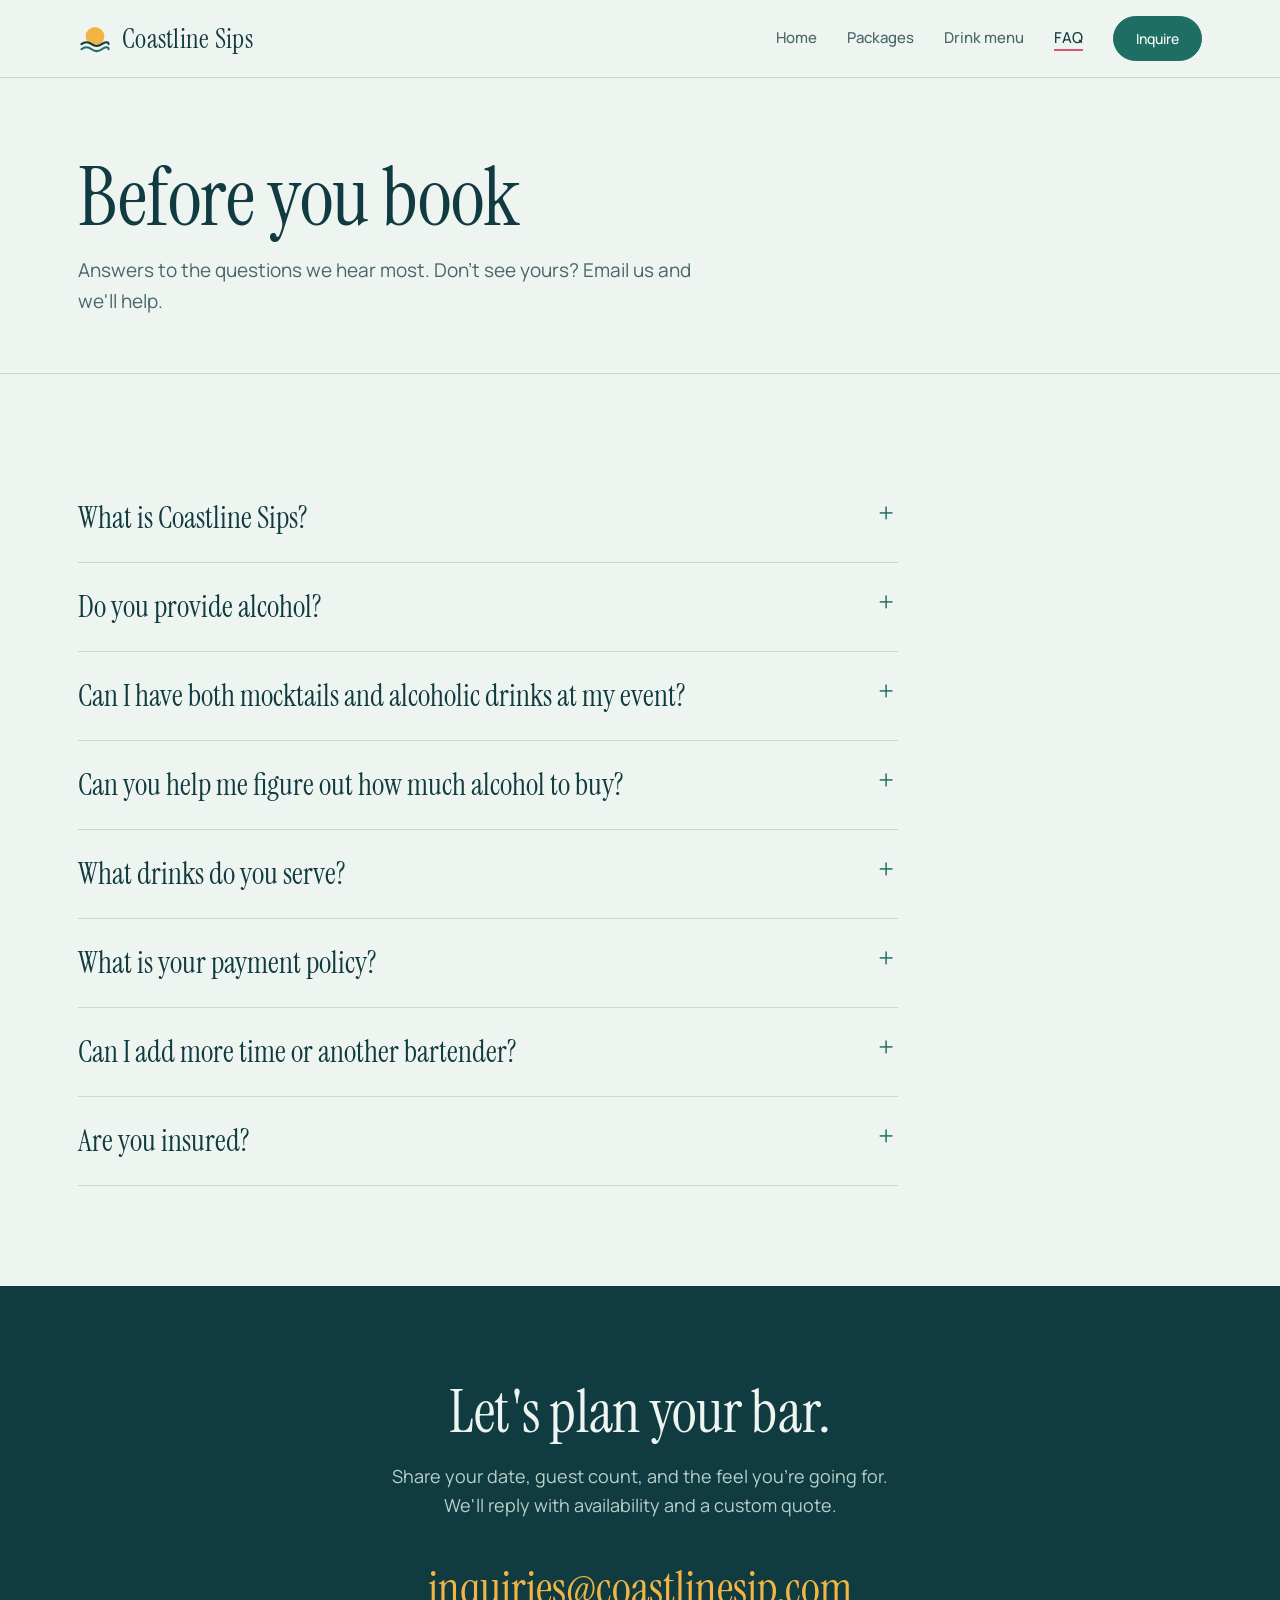
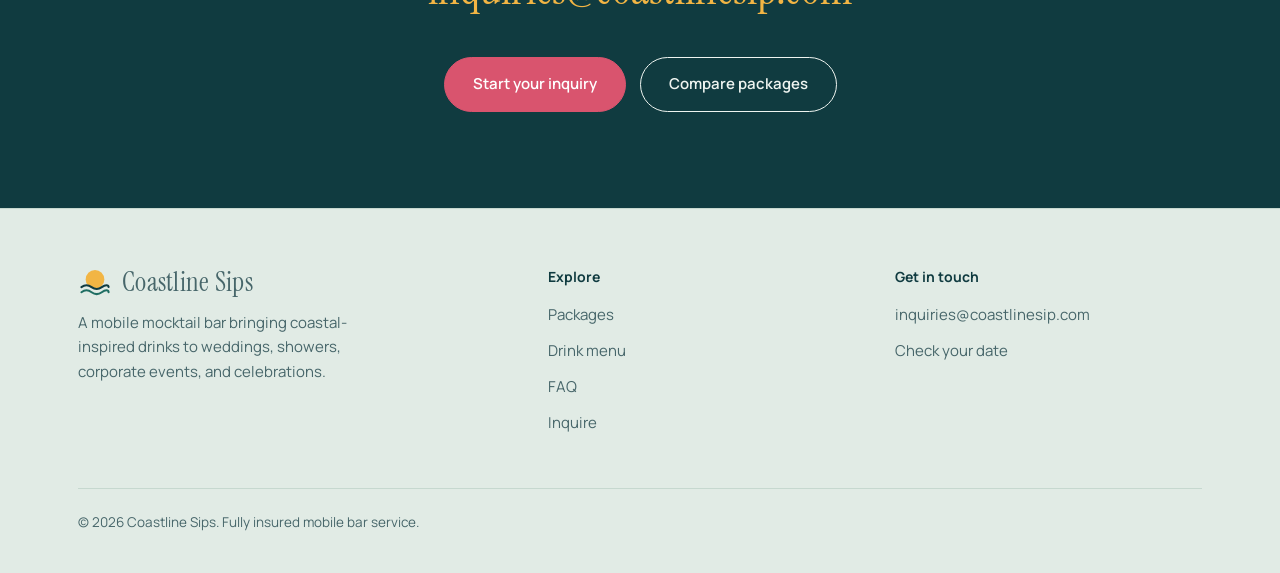
==== faq.html @ 3e705d6a "Coastline Sips site v1" ====
<!DOCTYPE html>
<html lang="en">
<head>
<meta charset="UTF-8">
<meta name="viewport" content="width=device-width, initial-scale=1.0">
<title>FAQ | Coastline Sips</title>
<meta name="description" content="Answers about alcohol, payment, custom drinks, and booking Coastline Sips mobile mocktail bar.">
<meta property="og:title" content="FAQ | Coastline Sips">
<meta property="og:description" content="Answers about alcohol, payment, custom drinks, and booking Coastline Sips mobile mocktail bar.">
<meta property="og:type" content="website">
<meta property="og:url" content="https://coastlinesip.com/faq.html">
<meta name="theme-color" content="#103B40">
<link rel="icon" href="data:image/svg+xml,%3Csvg xmlns='http://www.w3.org/2000/svg' viewBox='0 0 100 100'%3E%3Ctext y='.9em' font-size='90'%3E%F0%9F%8D%B9%3C/text%3E%3C/svg%3E">
<link rel="preconnect" href="https://fonts.googleapis.com">
<link rel="preconnect" href="https://fonts.gstatic.com" crossorigin>
<link href="https://fonts.googleapis.com/css2?family=Instrument+Serif:ital@0;1&family=Manrope:wght@400;500;600;700&display=swap" rel="stylesheet">
<link rel="stylesheet" href="styles.css">
</head>
<body>
<a class="skip" href="#main">Skip to content</a>
<header class="site-head">
  <div class="head-inner">
    <a class="logo" href="index.html"><svg viewBox="0 0 40 40" aria-hidden="true"><circle cx="20" cy="17" r="11" fill="#F2B544"/><path d="M4 26c4-3 8-3 12 0s8 3 12 0 8-3 8 0" fill="none" stroke="#103B40" stroke-width="2.4" stroke-linecap="round"/><path d="M4 32c4-3 8-3 12 0s8 3 12 0 8-3 8 0" fill="none" stroke="#1F6E63" stroke-width="2.4" stroke-linecap="round"/></svg><span>Coastline Sips</span></a>
    <button class="menu-btn" aria-expanded="false" aria-controls="site-nav">Menu</button>
    <nav class="nav" id="site-nav" aria-label="Main">
      <a href="index.html">Home</a>
      <a href="packages.html">Packages</a>
      <a href="menu.html">Drink menu</a>
      <a href="faq.html" aria-current="page">FAQ</a>
      <a class="btn btn-solid" href="inquire.html">Inquire</a>
    </nav>
  </div>
</header>
<main id="main">

<section class="page-hero">
  <div class="wrap">
    <h1>Before you book</h1>
    <p class="lede">Answers to the questions we hear most. Don't see yours? Email us and we'll help.</p>
  </div>
</section>
<section class="section">
  <div class="wrap"><div class="faq"><details><summary>What is Coastline Sips?</summary><div class="answer"><p>Coastline Sips is a mobile mocktail bar bringing an elevated, coastal-inspired beverage experience to weddings, celebrations, private parties, showers, corporate events, and special occasions.</p></div></details><details><summary>Do you provide alcohol?</summary><div class="answer"><p>Due to Connecticut licensing regulations, we can't provide or sell alcohol. We serve alcohol supplied by you, the host.</p><p>When you book, we'll send a shopping guide and calculate how much to buy based on your hours of service and expected guests. Buying your own alcohol can also save you a lot of money.</p></div></details><details><summary>Can I have both mocktails and alcoholic drinks at my event?</summary><div class="answer"><p>Absolutely. Our mocktail menu can be enjoyed on its own or alongside alcoholic beverages that you've arranged separately.</p></div></details><details><summary>Can you help me figure out how much alcohol to buy?</summary><div class="answer"><p>Yes. We provide beverage-planning guidance for your event, estimating quantities from your guest count, event length, and drink menu. The host remains responsible for purchasing the alcohol.</p></div></details><details><summary>What drinks do you serve?</summary><div class="answer"><p>We offer an extensive <a href='menu.html'>drink menu</a> to choose your signature drinks from. If you'd like something that isn't on the menu, we'll work with you to craft a drink that's unique to your event.</p></div></details><details><summary>What is your payment policy?</summary><div class="answer"><p>A 50% deposit secures your date on our calendar. The remaining balance is due 7 days before your event.</p></div></details><details><summary>Can I add more time or another bartender?</summary><div class="answer"><p>Yes. Additional service hours are $225 each, and an additional bartender is $250. See all <a href='packages.html'>packages</a>.</p></div></details><details><summary>Are you insured?</summary><div class="answer"><p>Yes. Liability insurance is included in every package.</p></div></details></div></div>
</section>
<section class="cta-band">
  <div class="wrap">
    <h2>Let's plan your bar.</h2>
    <p>Share your date, guest count, and the feel you're going for. We'll reply with availability and a custom quote.</p>
    <a class="email" href="mailto:inquiries@coastlinesip.com">inquiries@coastlinesip.com</a><br>
    <div class="ctas" style="justify-content:center">
      <a class="btn btn-solid" href="inquire.html">Start your inquiry</a>
      <a class="btn" href="packages.html">Compare packages</a>
    </div>
  </div>
</section>
</main>
<footer class="site-foot">
  <div class="wrap">
    <div class="foot-grid">
      <div>
        <a class="logo" href="index.html"><svg viewBox="0 0 40 40" aria-hidden="true"><circle cx="20" cy="17" r="11" fill="#F2B544"/><path d="M4 26c4-3 8-3 12 0s8 3 12 0 8-3 8 0" fill="none" stroke="#103B40" stroke-width="2.4" stroke-linecap="round"/><path d="M4 32c4-3 8-3 12 0s8 3 12 0 8-3 8 0" fill="none" stroke="#1F6E63" stroke-width="2.4" stroke-linecap="round"/></svg><span>Coastline Sips</span></a>
        <p>A mobile mocktail bar bringing coastal-inspired drinks to weddings, showers, corporate events, and celebrations.</p>
      </div>
      <div>
        <h4>Explore</h4>
        <ul>
          <li><a href="packages.html">Packages</a></li>
          <li><a href="menu.html">Drink menu</a></li>
          <li><a href="faq.html">FAQ</a></li>
          <li><a href="inquire.html">Inquire</a></li>
        </ul>
      </div>
      <div>
        <h4>Get in touch</h4>
        <ul>
          <li><a href="mailto:inquiries@coastlinesip.com">inquiries@coastlinesip.com</a></li>
          <li><a href="inquire.html">Check your date</a></li>
        </ul>
      </div>
    </div>
    <div class="foot-base">&copy; <span id="year">2026</span> Coastline Sips. Fully insured mobile bar service.</div>
  </div>
</footer>
<script src="site.js"></script>
</body></html>
---- styles.css ----
:root{
  --foam:#EEF4F0;
  --foam-2:#E1EBE5;
  --tide:#103B40;
  --tide-2:#47666A;
  --lagoon:#1F6E63;
  --lagoon-deep:#16554C;
  --hibiscus:#D9546E;
  --citrus:#F2B544;
  --line:#C6D8CF;
  --white:#FBFDFC;
  --maxw:1180px;
  --display:'Instrument Serif',Georgia,serif;
  --body:'Manrope',system-ui,-apple-system,sans-serif;
}
*{margin:0;padding:0;box-sizing:border-box}
html{scroll-behavior:smooth}
body{background:var(--foam);color:var(--tide);font-family:var(--body);font-size:17px;line-height:1.65;-webkit-font-smoothing:antialiased}
img{max-width:100%;display:block}
a{color:var(--lagoon)}
a:hover{color:var(--lagoon-deep)}
:focus-visible{outline:2px solid var(--hibiscus);outline-offset:3px;border-radius:4px}
.wrap{max-width:var(--maxw);margin:0 auto;padding:0 28px}
.skip{position:absolute;left:-999px;top:0;background:var(--tide);color:#fff;padding:10px 16px;z-index:100}
.skip:focus{left:12px;top:12px}

/* header */
.site-head{position:sticky;top:0;z-index:30;background:color-mix(in srgb,var(--foam) 88%,transparent);backdrop-filter:blur(10px);border-bottom:1px solid var(--line)}
.head-inner{display:flex;align-items:center;justify-content:space-between;gap:20px;padding:16px 28px;max-width:var(--maxw);margin:0 auto}
.logo{display:flex;align-items:center;gap:10px;text-decoration:none;color:var(--tide)}
.logo svg{width:34px;height:34px;flex-shrink:0}
.logo span{font-family:var(--display);font-size:27px;line-height:1;letter-spacing:.01em}
.nav{display:flex;align-items:center;gap:30px}
.nav a{text-decoration:none;color:var(--tide-2);font-size:15px;font-weight:500}
.nav a:hover,.nav a[aria-current="page"]{color:var(--tide)}
.nav a[aria-current="page"]{text-decoration:underline;text-decoration-color:var(--hibiscus);text-underline-offset:6px;text-decoration-thickness:2px}
.menu-btn{display:none;background:none;border:1px solid var(--line);border-radius:100px;padding:8px 16px;font:inherit;font-size:14px;color:var(--tide);cursor:pointer}

/* buttons */
.btn{display:inline-block;font-family:var(--body);font-weight:600;font-size:15px;text-decoration:none;padding:14px 28px;border-radius:100px;border:1.5px solid var(--tide);color:var(--tide);background:transparent;cursor:pointer;transition:background .18s,color .18s,border-color .18s}
.btn:hover{background:var(--tide);color:var(--foam)}
.btn-solid{background:var(--lagoon);border-color:var(--lagoon);color:#fff}
.btn-solid:hover{background:var(--lagoon-deep);border-color:var(--lagoon-deep);color:#fff}
.nav .btn{padding:10px 22px;font-size:14px;color:#fff}
.nav .btn:hover{color:#fff}

/* type */
h1,h2,h3{font-family:var(--display);font-weight:400;letter-spacing:-.005em}
h1{font-size:clamp(52px,7.6vw,100px);line-height:.96}
h2{font-size:clamp(38px,5vw,60px);line-height:1.02;margin-bottom:18px}
h3{font-size:28px;line-height:1.1}
.lede{font-size:19px;color:var(--tide-2);max-width:52ch}
.section{padding:100px 0}
.section-alt{background:var(--foam-2)}
.section-head{max-width:640px;margin-bottom:52px}
.section-head p{color:var(--tide-2);font-size:18px}

/* hero */
.hero{padding:56px 0 0;overflow:hidden}
.hero-grid{display:grid;grid-template-columns:1fr 1fr;gap:40px;align-items:center}
.hero h1{margin-bottom:26px}
.hero .lede{margin-bottom:34px}
.ctas{display:flex;gap:14px;flex-wrap:wrap}
.stage{position:relative;aspect-ratio:1/1;width:100%;max-width:560px;margin-left:auto;cursor:grab;touch-action:none}
.stage.dragging{cursor:grabbing}
.stage .sun{position:absolute;left:50%;top:44%;width:74%;aspect-ratio:1/1;transform:translate(-50%,-50%);border-radius:50%;background:radial-gradient(circle at 50% 38%,#F9D27A 0%,#F4B064 38%,#E9837A 72%,#DB6A7C 100%);opacity:.9}
.stage .horizon{position:absolute;left:0;right:0;bottom:12%;height:28%;background:linear-gradient(180deg,rgba(238,244,240,0) 0%,var(--foam) 62%)}
.stage .waterline{position:absolute;left:4%;right:4%;bottom:26%;height:18px}
.stage canvas{position:relative;z-index:2;display:block;width:100%;height:100%}
.stage-note{position:absolute;z-index:3;bottom:4%;left:50%;transform:translateX(-50%);font-size:13px;color:var(--tide-2);white-space:nowrap;pointer-events:none;transition:opacity .5s}
.stage.touched .stage-note{opacity:0}
.occasions{border-top:1px solid var(--line);margin-top:40px;padding:26px 0;font-family:var(--display);font-size:clamp(20px,2.4vw,28px);color:var(--tide-2);text-align:center}

/* about */
.split{display:grid;grid-template-columns:1fr 1fr;gap:64px;align-items:start}
.pillars{display:grid;gap:28px}
.pillar{padding-left:22px;border-left:2px solid var(--line)}
.pillar h3{font-size:25px;margin-bottom:6px}
.pillar p{color:var(--tide-2);font-size:16px}

/* steps */
.steps{display:grid;grid-template-columns:repeat(3,1fr);gap:36px;counter-reset:s}
.step{counter-increment:s}
.step::before{content:counter(s);display:flex;align-items:center;justify-content:center;width:46px;height:46px;border-radius:50%;background:var(--tide);color:var(--foam);font-family:var(--display);font-size:24px;margin-bottom:18px}
.step h3{font-size:25px;margin-bottom:8px}
.step p{color:var(--tide-2);font-size:16px}

/* package preview */
.tiers{display:grid;grid-template-columns:repeat(3,1fr);gap:22px}
.tier{background:var(--white);border:1px solid var(--line);border-radius:22px;padding:32px 30px;display:flex;flex-direction:column}
.tier .count{font-family:var(--display);font-size:72px;line-height:.9;margin:14px 0 4px}
.tier .count small{font-family:var(--body);font-size:15px;color:var(--tide-2);margin-left:6px}
.tier .hours{color:var(--tide-2);font-size:15px;margin-bottom:20px}
.tier ul{list-style:none;flex:1;margin-bottom:26px}
.tier li{padding:9px 0 9px 26px;border-top:1px solid var(--line);font-size:15.5px;position:relative}
.tier li::before{content:'';position:absolute;left:2px;top:17px;width:10px;height:10px;border-radius:50%;border:2px solid var(--lagoon)}
.tier-luxe{background:var(--tide);color:var(--foam);border-color:var(--tide)}
.tier-luxe .count small,.tier-luxe .hours{color:#A9C7C2}
.tier-luxe li{border-top-color:rgba(238,244,240,.16)}
.tier-luxe li::before{border-color:var(--citrus)}
.tier-luxe .btn{border-color:var(--foam);color:var(--foam)}
.tier-luxe .btn:hover{background:var(--foam);color:var(--tide)}
.tier .btn{align-self:flex-start}

/* info rows */
.info{display:grid;grid-template-columns:repeat(3,1fr);gap:22px;margin-top:44px}
.info div{border-top:2px solid var(--tide);padding-top:16px}
.info strong{display:block;font-family:var(--display);font-weight:400;font-size:34px;line-height:1.1}
.info span{color:var(--tide-2);font-size:15px}

/* cta band */
.cta-band{background:var(--tide);color:var(--foam);text-align:center;padding:96px 0}
.cta-band h2{color:var(--foam)}
.cta-band p{color:#B8D0CB;max-width:48ch;margin:0 auto 30px;font-size:18px}
.cta-band .email{display:inline-block;font-family:var(--display);font-size:clamp(28px,4vw,46px);color:var(--citrus);text-decoration:none;margin-bottom:30px;word-break:break-word}
.cta-band .email:hover{color:#F7CC6F}
.cta-band .btn{border-color:var(--foam);color:var(--foam)}
.cta-band .btn:hover{background:var(--foam);color:var(--tide)}
.cta-band .btn-solid{background:var(--hibiscus);border-color:var(--hibiscus);color:#fff}
.cta-band .btn-solid:hover{background:#C2425C;border-color:#C2425C;color:#fff}

/* page hero */
.page-hero{padding:80px 0 56px;border-bottom:1px solid var(--line)}
.page-hero h1{font-size:clamp(48px,6.4vw,84px);margin-bottom:18px}

/* menu */
.drinks{display:grid;grid-template-columns:1fr 1fr;gap:0 64px}
.drink{display:grid;grid-template-columns:18px 1fr;gap:18px;padding:26px 0;border-bottom:1px solid var(--line)}
.drink .swatch{width:18px;height:18px;border-radius:50%;margin-top:10px}
.drink h3{font-size:30px;margin-bottom:4px}
.drink p{color:var(--tide-2);font-size:16px}
.menu-note{margin-top:48px;background:var(--white);border:1px solid var(--line);border-radius:22px;padding:30px 34px;display:grid;grid-template-columns:1fr auto;gap:24px;align-items:center}
.menu-note h3{font-size:26px;margin-bottom:4px}
.menu-note p{color:var(--tide-2);font-size:16px}

/* faq */
.faq{max-width:820px}
.faq details{border-bottom:1px solid var(--line)}
.faq summary{list-style:none;cursor:pointer;padding:26px 44px 26px 0;font-family:var(--display);font-size:clamp(24px,2.6vw,30px);line-height:1.2;position:relative}
.faq summary::-webkit-details-marker{display:none}
.faq summary::after{content:'+';position:absolute;right:4px;top:22px;font-family:var(--body);font-size:28px;font-weight:300;color:var(--lagoon);transition:transform .2s}
.faq details[open] summary::after{transform:rotate(45deg)}
.faq .answer{padding:0 0 28px;color:var(--tide-2);max-width:66ch}
.faq .answer p+p{margin-top:12px}

/* inquire */
.inquire-grid{display:grid;grid-template-columns:.85fr 1.15fr;gap:64px;align-items:start}
.direct{position:sticky;top:110px}
.direct .email-big{display:block;font-family:var(--display);font-size:clamp(26px,3vw,36px);text-decoration:none;color:var(--tide);margin:10px 0 16px;word-break:break-word}
.direct .email-big:hover{color:var(--lagoon)}
.copy-btn{font-size:14px;padding:10px 20px}
.copy-status{display:block;min-height:22px;font-size:14px;color:var(--lagoon);margin-top:10px}
.direct ul{list-style:none;margin-top:28px;border-top:1px solid var(--line)}
.direct li{padding:12px 0;border-bottom:1px solid var(--line);color:var(--tide-2);font-size:15.5px}
.form{background:var(--white);border:1px solid var(--line);border-radius:24px;padding:38px}
.form h2{font-size:38px;margin-bottom:6px}
.form>p{color:var(--tide-2);font-size:15.5px;margin-bottom:26px}
.row{display:grid;grid-template-columns:1fr 1fr;gap:18px}
.field{display:flex;flex-direction:column;gap:7px;margin-bottom:18px}
.field label{font-size:14px;font-weight:600}
.field label .opt{font-weight:400;color:var(--tide-2)}
.field input,.field select,.field textarea{font:inherit;font-size:16px;color:var(--tide);background:var(--foam);border:1.5px solid var(--line);border-radius:12px;padding:12px 14px;width:100%}
.field textarea{min-height:120px;resize:vertical}
.field input:focus,.field select:focus,.field textarea:focus{outline:none;border-color:var(--lagoon);background:#fff}
.form .btn{width:100%;font-size:16px;padding:16px}
.form-note{font-size:13.5px;color:var(--tide-2);margin-top:14px;text-align:center}
.form-error{color:#A8324A;font-size:14px;min-height:20px;margin-bottom:10px}

/* footer */
.site-foot{background:var(--foam-2);border-top:1px solid var(--line);padding:56px 0 40px}
.foot-grid{display:grid;grid-template-columns:1.4fr 1fr 1fr;gap:40px}
.foot-grid p{color:var(--tide-2);font-size:15px;max-width:34ch;margin-top:12px}
.foot-grid h4{font-size:14px;font-weight:700;margin-bottom:12px}
.foot-grid ul{list-style:none}
.foot-grid li{margin-bottom:8px}
.foot-grid a{color:var(--tide-2);text-decoration:none;font-size:15px}
.foot-grid a:hover{color:var(--tide)}
.foot-base{margin-top:44px;padding-top:22px;border-top:1px solid var(--line);font-size:13.5px;color:var(--tide-2)}

@media (max-width:920px){
  .hero-grid,.split,.inquire-grid{grid-template-columns:1fr;gap:40px}
  .stage{order:-1;max-width:430px;margin:0 auto}
  .tiers,.steps,.info{grid-template-columns:1fr}
  .drinks{grid-template-columns:1fr}
  .direct{position:static}
  .foot-grid{grid-template-columns:1fr 1fr}
  .menu-note{grid-template-columns:1fr}
}
@media (max-width:760px){
  .menu-btn{display:inline-block}
  .nav{display:none;position:absolute;top:100%;left:0;right:0;flex-direction:column;align-items:flex-start;gap:4px;background:var(--foam);border-bottom:1px solid var(--line);padding:14px 28px 22px}
  .nav.open{display:flex}
  .nav a{padding:8px 0;font-size:17px}
  .nav .btn{margin-top:8px}
  .row{grid-template-columns:1fr}
  .form{padding:26px}
  .section{padding:72px 0}
  .foot-grid{grid-template-columns:1fr}
}
@media (prefers-reduced-motion:reduce){html{scroll-behavior:auto}*{transition:none!important}}
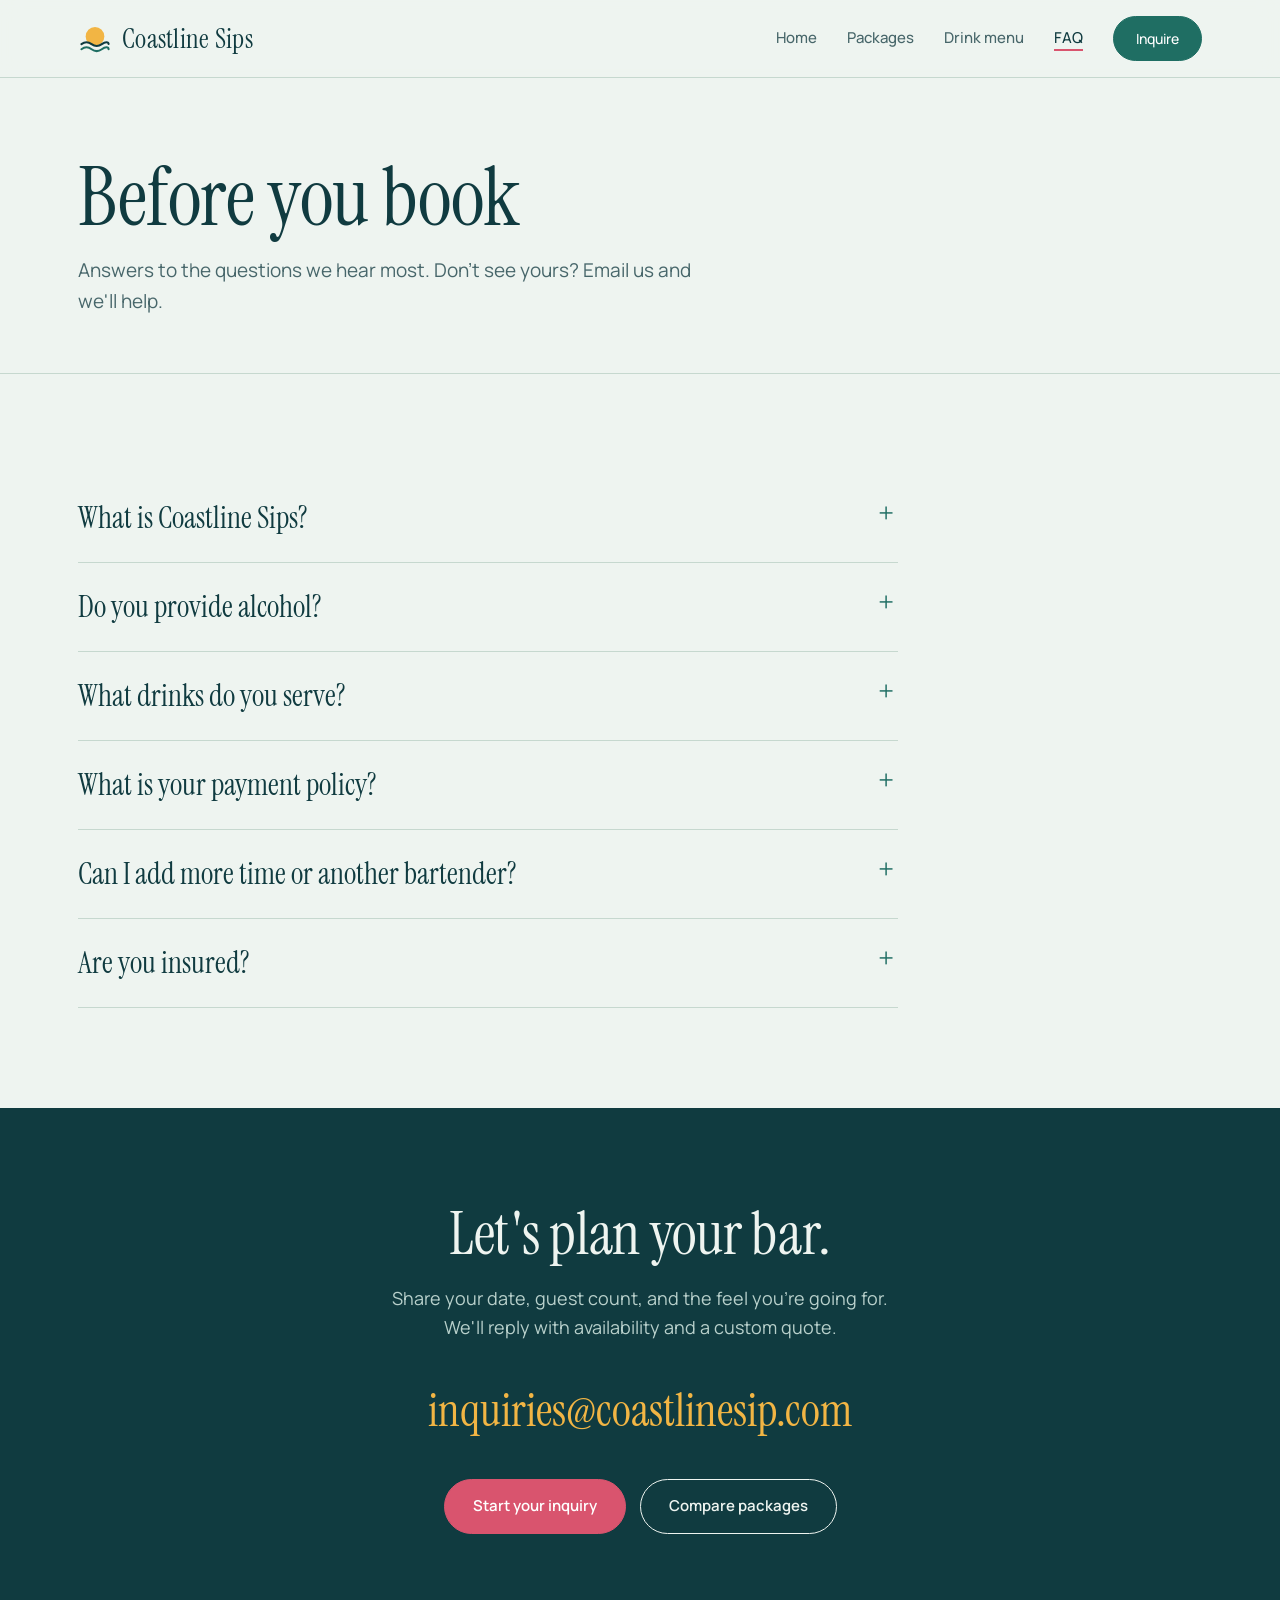
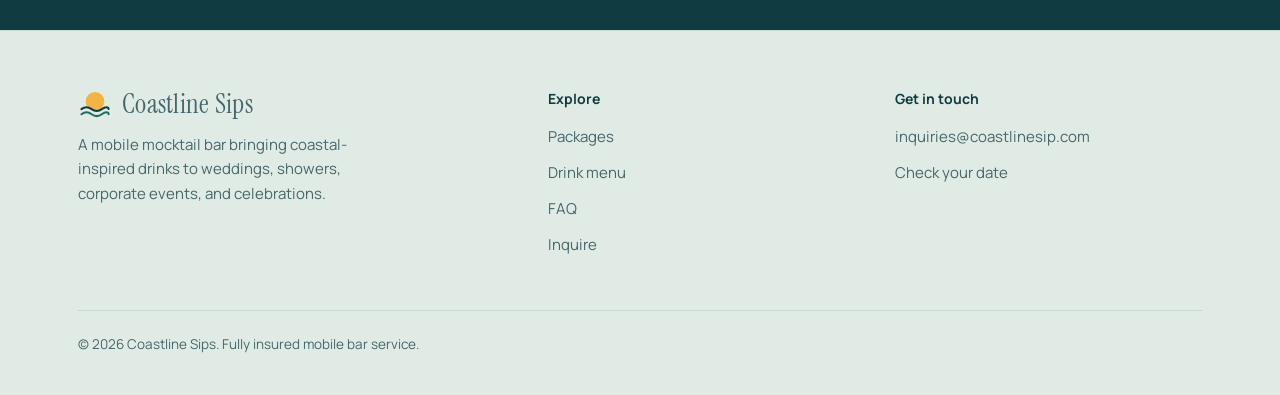
==== commit 23f7bc50: "Remove two FAQs and spirits section, fix step 3 wording" ====
--- a/faq.html
+++ b/faq.html
@@ -40,7 +40,7 @@
   </div>
 </section>
 <section class="section">
-  <div class="wrap"><div class="faq"><details><summary>What is Coastline Sips?</summary><div class="answer"><p>Coastline Sips is a mobile mocktail bar bringing an elevated, coastal-inspired beverage experience to weddings, celebrations, private parties, showers, corporate events, and special occasions.</p></div></details><details><summary>Do you provide alcohol?</summary><div class="answer"><p>Due to Connecticut licensing regulations, we can't provide or sell alcohol. We serve alcohol supplied by you, the host.</p><p>When you book, we'll send a shopping guide and calculate how much to buy based on your hours of service and expected guests. Buying your own alcohol can also save you a lot of money.</p></div></details><details><summary>Can I have both mocktails and alcoholic drinks at my event?</summary><div class="answer"><p>Absolutely. Our mocktail menu can be enjoyed on its own or alongside alcoholic beverages that you've arranged separately.</p></div></details><details><summary>Can you help me figure out how much alcohol to buy?</summary><div class="answer"><p>Yes. We provide beverage-planning guidance for your event, estimating quantities from your guest count, event length, and drink menu. The host remains responsible for purchasing the alcohol.</p></div></details><details><summary>What drinks do you serve?</summary><div class="answer"><p>We offer an extensive <a href='menu.html'>drink menu</a> to choose your signature drinks from. If you'd like something that isn't on the menu, we'll work with you to craft a drink that's unique to your event.</p></div></details><details><summary>What is your payment policy?</summary><div class="answer"><p>A 50% deposit secures your date on our calendar. The remaining balance is due 7 days before your event.</p></div></details><details><summary>Can I add more time or another bartender?</summary><div class="answer"><p>Yes. Additional service hours are $225 each, and an additional bartender is $250. See all <a href='packages.html'>packages</a>.</p></div></details><details><summary>Are you insured?</summary><div class="answer"><p>Yes. Liability insurance is included in every package.</p></div></details></div></div>
+  <div class="wrap"><div class="faq"><details><summary>What is Coastline Sips?</summary><div class="answer"><p>Coastline Sips is a mobile mocktail bar bringing an elevated, coastal-inspired beverage experience to weddings, celebrations, private parties, showers, corporate events, and special occasions.</p></div></details><details><summary>Do you provide alcohol?</summary><div class="answer"><p>Due to Connecticut licensing regulations, we can't provide or sell alcohol. We serve alcohol supplied by you, the host.</p><p>When you book, we'll send a shopping guide and calculate how much to buy based on your hours of service and expected guests. Buying your own alcohol can also save you a lot of money.</p></div></details><details><summary>What drinks do you serve?</summary><div class="answer"><p>We offer an extensive <a href='menu.html'>drink menu</a> to choose your signature drinks from. If you'd like something that isn't on the menu, we'll work with you to craft a drink that's unique to your event.</p></div></details><details><summary>What is your payment policy?</summary><div class="answer"><p>A 50% deposit secures your date on our calendar. The remaining balance is due 7 days before your event.</p></div></details><details><summary>Can I add more time or another bartender?</summary><div class="answer"><p>Yes. Additional service hours are $225 each, and an additional bartender is $250. See all <a href='packages.html'>packages</a>.</p></div></details><details><summary>Are you insured?</summary><div class="answer"><p>Yes. Liability insurance is included in every package.</p></div></details></div></div>
 </section>
 <section class="cta-band">
   <div class="wrap">
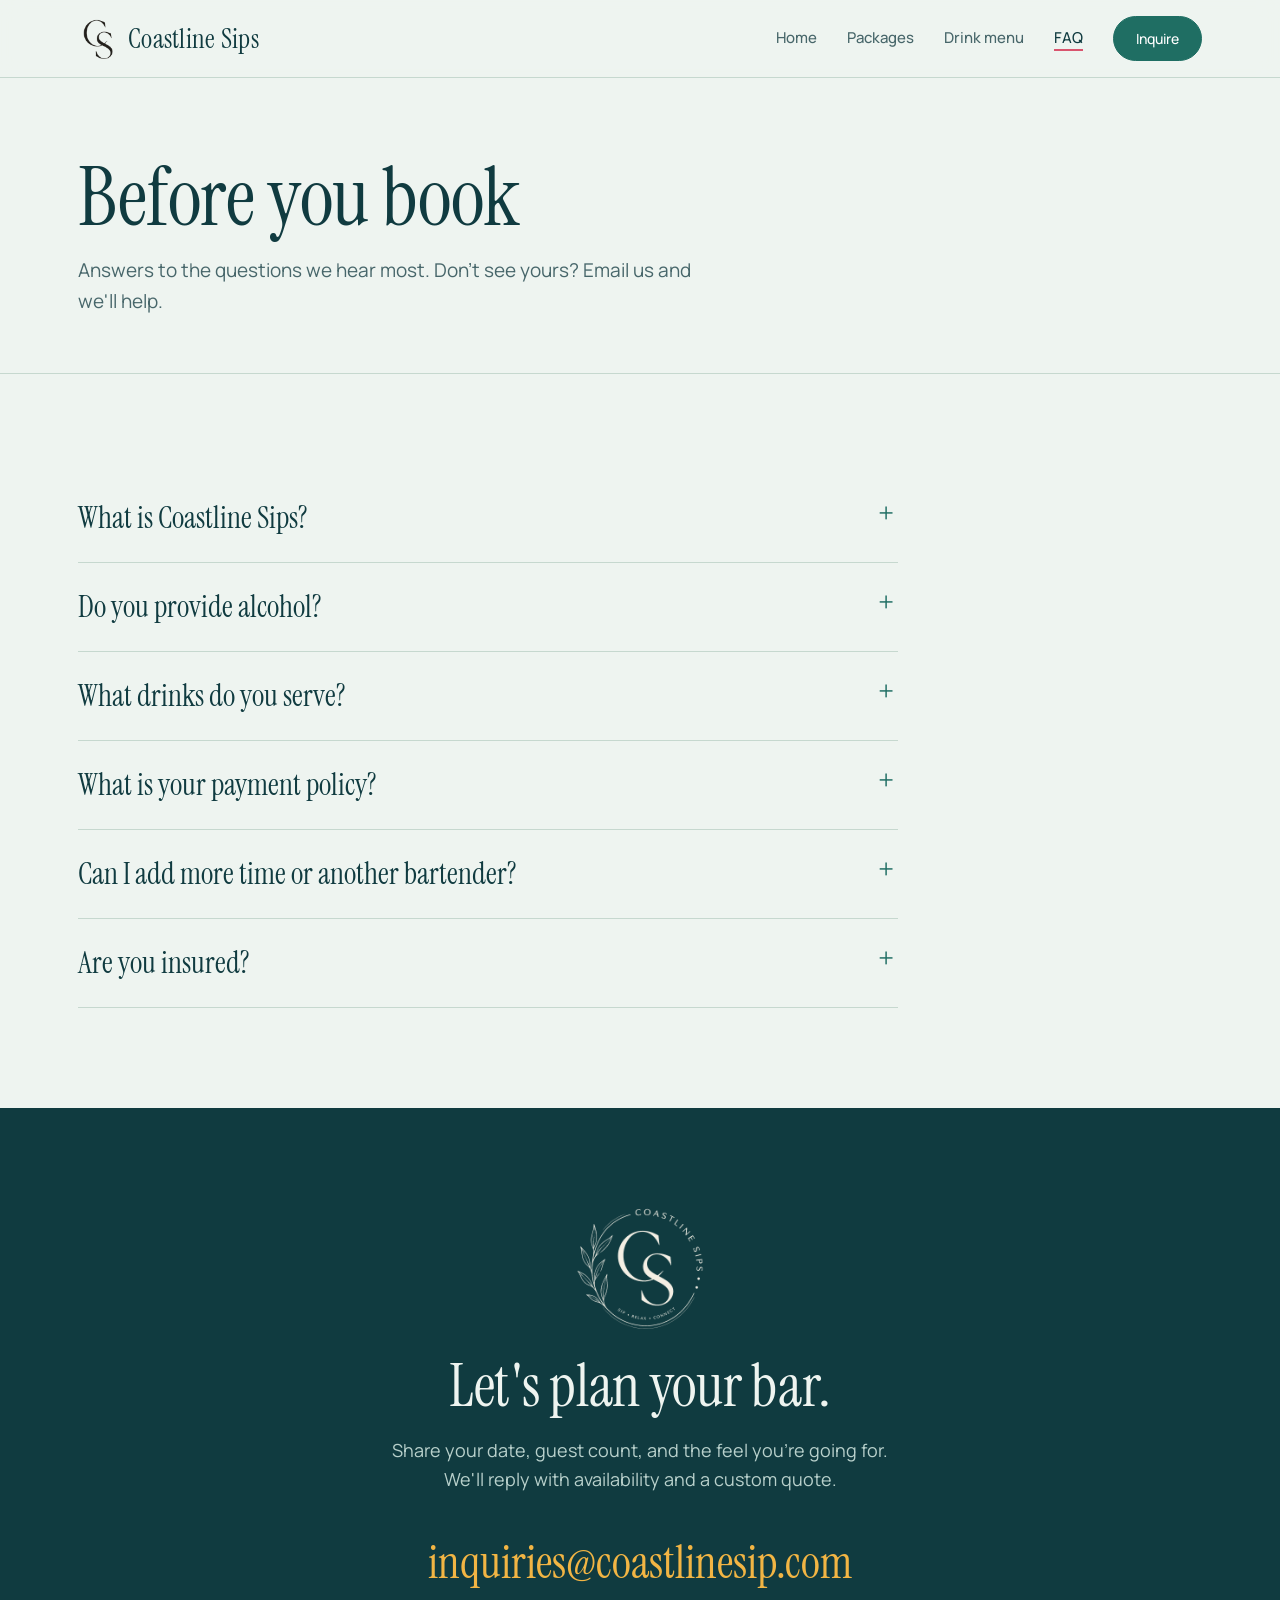
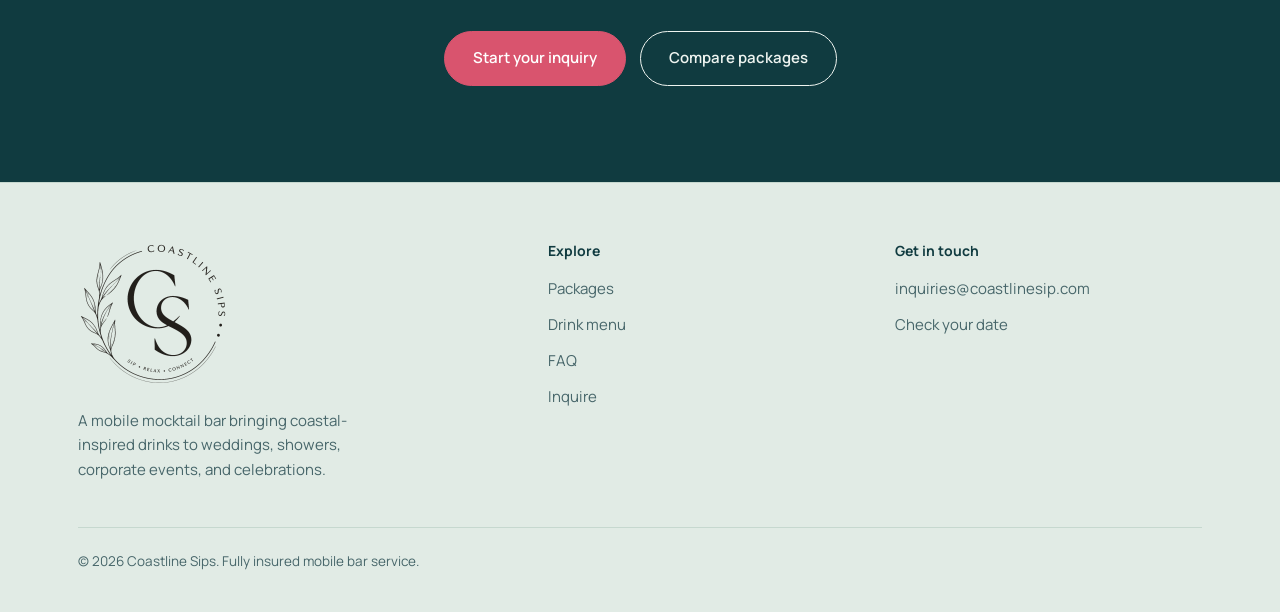
==== commit 9a595637: "Add Coastline Sips logo Co-Authored-By: Claude Opus 5.5 <noreply@anthropic.com>" ====
--- a/faq.html
+++ b/faq.html
@@ -10,7 +10,9 @@
 <meta property="og:type" content="website">
 <meta property="og:url" content="https://coastlinesip.com/faq.html">
 <meta name="theme-color" content="#103B40">
-<link rel="icon" href="data:image/svg+xml,%3Csvg xmlns='http://www.w3.org/2000/svg' viewBox='0 0 100 100'%3E%3Ctext y='.9em' font-size='90'%3E%F0%9F%8D%B9%3C/text%3E%3C/svg%3E">
+<link rel="icon" type="image/png" href="images/favicon.png">
+<link rel="apple-touch-icon" href="images/apple-touch-icon.png">
+<meta property="og:image" content="https://coastlinesip.com/images/logo-full.png">
 <link rel="preconnect" href="https://fonts.googleapis.com">
 <link rel="preconnect" href="https://fonts.gstatic.com" crossorigin>
 <link href="https://fonts.googleapis.com/css2?family=Instrument+Serif:ital@0;1&family=Manrope:wght@400;500;600;700&display=swap" rel="stylesheet">
@@ -20,7 +22,7 @@
 <a class="skip" href="#main">Skip to content</a>
 <header class="site-head">
   <div class="head-inner">
-    <a class="logo" href="index.html"><svg viewBox="0 0 40 40" aria-hidden="true"><circle cx="20" cy="17" r="11" fill="#F2B544"/><path d="M4 26c4-3 8-3 12 0s8 3 12 0 8-3 8 0" fill="none" stroke="#103B40" stroke-width="2.4" stroke-linecap="round"/><path d="M4 32c4-3 8-3 12 0s8 3 12 0 8-3 8 0" fill="none" stroke="#1F6E63" stroke-width="2.4" stroke-linecap="round"/></svg><span>Coastline Sips</span></a>
+    <a class="logo" href="index.html"><img src="images/logo-mark.png" alt="" width="40" height="40"><span>Coastline Sips</span></a>
     <button class="menu-btn" aria-expanded="false" aria-controls="site-nav">Menu</button>
     <nav class="nav" id="site-nav" aria-label="Main">
       <a href="index.html">Home</a>
@@ -44,6 +46,7 @@
 </section>
 <section class="cta-band">
   <div class="wrap">
+    <img class="cta-logo" src="images/logo-full-light.png" alt="" width="130" height="130">
     <h2>Let's plan your bar.</h2>
     <p>Share your date, guest count, and the feel you're going for. We'll reply with availability and a custom quote.</p>
     <a class="email" href="mailto:inquiries@coastlinesip.com">inquiries@coastlinesip.com</a><br>
@@ -58,7 +61,7 @@
   <div class="wrap">
     <div class="foot-grid">
       <div>
-        <a class="logo" href="index.html"><svg viewBox="0 0 40 40" aria-hidden="true"><circle cx="20" cy="17" r="11" fill="#F2B544"/><path d="M4 26c4-3 8-3 12 0s8 3 12 0 8-3 8 0" fill="none" stroke="#103B40" stroke-width="2.4" stroke-linecap="round"/><path d="M4 32c4-3 8-3 12 0s8 3 12 0 8-3 8 0" fill="none" stroke="#1F6E63" stroke-width="2.4" stroke-linecap="round"/></svg><span>Coastline Sips</span></a>
+        <a class="foot-logo" href="index.html"><img src="images/logo-full.png" alt="Coastline Sips: sip, relax, connect" width="150" height="150"></a>
         <p>A mobile mocktail bar bringing coastal-inspired drinks to weddings, showers, corporate events, and celebrations.</p>
       </div>
       <div>
--- a/styles.css
+++ b/styles.css
@@ -28,7 +28,7 @@
 .site-head{position:sticky;top:0;z-index:30;background:color-mix(in srgb,var(--foam) 88%,transparent);backdrop-filter:blur(10px);border-bottom:1px solid var(--line)}
 .head-inner{display:flex;align-items:center;justify-content:space-between;gap:20px;padding:16px 28px;max-width:var(--maxw);margin:0 auto}
 .logo{display:flex;align-items:center;gap:10px;text-decoration:none;color:var(--tide)}
-.logo svg{width:34px;height:34px;flex-shrink:0}
+.logo img{width:40px;height:40px;flex-shrink:0;display:block}
 .logo span{font-family:var(--display);font-size:27px;line-height:1;letter-spacing:.01em}
 .nav{display:flex;align-items:center;gap:30px}
 .nav a{text-decoration:none;color:var(--tide-2);font-size:15px;font-weight:500}
@@ -198,3 +198,8 @@
   .foot-grid{grid-template-columns:1fr}
 }
 @media (prefers-reduced-motion:reduce){html{scroll-behavior:auto}*{transition:none!important}}
+
+/* brand logo */
+.foot-logo{display:inline-block}
+.foot-logo img{width:150px;height:auto}
+.cta-logo{display:block;width:130px;height:auto;margin:0 auto 22px}
